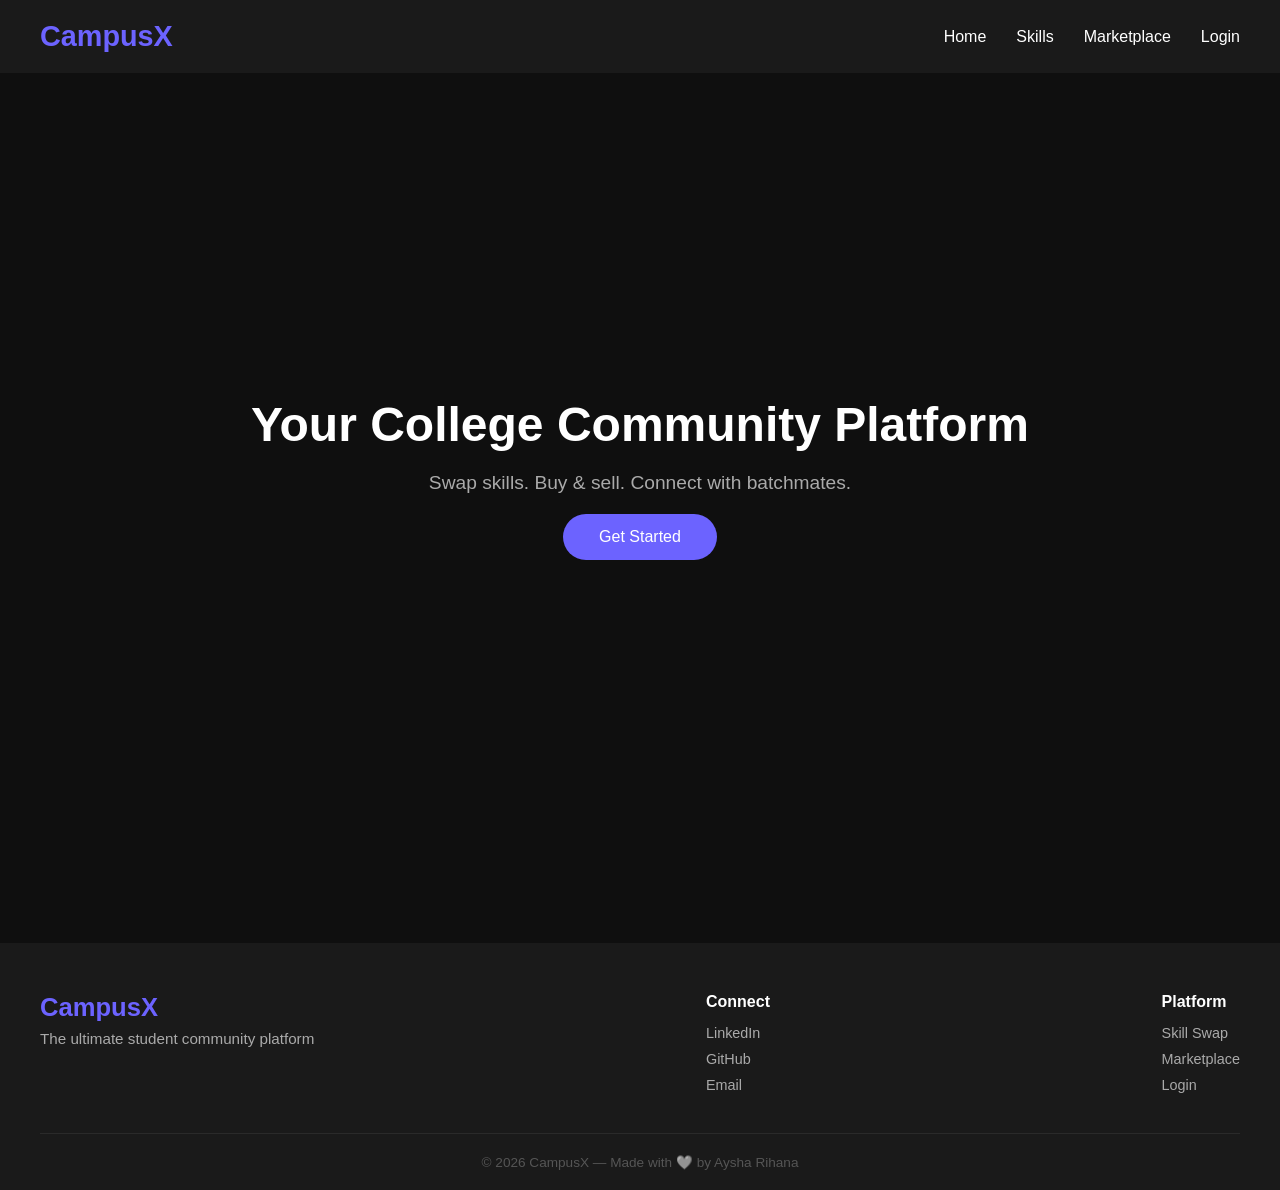
==== templates/index.html @ 44fc1f2e "CampusX initial commit" ====
<!DOCTYPE html>
<html lang="en">
<head>
    <meta charset="UTF-8">
    <meta name="viewport" content="width=device-width, initial-scale=1.0">
    <title>CampusX</title>
    <link rel="stylesheet" href="/static/css/style.css">
</head>
<body>

    <nav>
        <h1>CampusX</h1>
        <ul>
            <li><a href="#">Home</a></li>
            <li><a href="#">Skills</a></li>
            <li><a href="#">Marketplace</a></li>
            <li><a href="/auth">Login</a></li>
        </ul>
    </nav>

    <section class="hero">
        <h2>Your College Community Platform</h2>
        <p>Swap skills. Buy & sell. Connect with batchmates.</p>
        <a href="#" class="btn">Get Started</a>
    </section>
<footer>
    <div class="footer-content">
        <div class="footer-left">
            <h2>CampusX</h2>
            <p>The ultimate student community platform</p>
        </div>
        <div class="footer-links">
            <h4>Connect</h4>
            <a href="https://www.linkedin.com/in/aysha-rihana-21a6a7335" target="_blank">LinkedIn</a>
            <a href="https://github.com/Rihana010" target="_blank">GitHub</a>
            <a href="mailto:aysharihana010@gmail.com">Email</a>
        </div>
        <div class="footer-links">
            <h4>Platform</h4>
            <a href="/skills">Skill Swap</a>
            <a href="/marketplace">Marketplace</a>
            <a href="/auth">Login</a>
        </div>
    </div>
    <div class="footer-bottom">
        <p>© 2026 CampusX — Made with 🩶 by Aysha Rihana</p>
    </div>
</footer>
</body>
</html>
---- static/css/style.css ----
* {
    margin: 0;
    padding: 0;
    box-sizing: border-box;
    font-family: 'Segoe UI', sans-serif;
}

body {
    background: #0f0f0f;
    color: #fff;
}

nav {
    display: flex;
    justify-content: space-between;
    align-items: center;
    padding: 20px 40px;
    background: #1a1a1a;
}

nav h1 {
    color: #6c63ff;
    font-size: 1.8rem;
}

nav ul {
    list-style: none;
    display: flex;
    gap: 30px;
}

nav ul a {
    color: #fff;
    text-decoration: none;
    font-size: 1rem;
}

nav ul a:hover {
    color: #6c63ff;
}

.hero {
    display: flex;
    flex-direction: column;
    align-items: center;
    justify-content: center;
    height: 90vh;
    text-align: center;
    gap: 20px;
}

.hero h2 {
    font-size: 3rem;
    color: #fff;
}

.hero p {
    font-size: 1.2rem;
    color: #aaa;
}

.btn {
    padding: 14px 36px;
    background: #6c63ff;
    color: #fff;
    border-radius: 30px;
    text-decoration: none;
    font-size: 1rem;
    transition: 0.3s;
}

.btn:hover {
    background: #574fd6;
}
.auth-container {
    display: flex;
    justify-content: center;
    align-items: center;
    height: 90vh;
}

.auth-box {
    background: #1a1a1a;
    padding: 40px;
    border-radius: 16px;
    width: 400px;
    display: flex;
    flex-direction: column;
    gap: 20px;
}

.auth-tabs {
    display: flex;
    gap: 10px;
}

.tab-btn {
    flex: 1;
    padding: 10px;
    border: none;
    border-radius: 8px;
    background: #2a2a2a;
    color: #aaa;
    cursor: pointer;
    font-size: 1rem;
}

.tab-btn.active {
    background: #6c63ff;
    color: #fff;
}

.tab-content {
    display: flex;
    flex-direction: column;
    gap: 14px;
}

.tab-content h2 {
    font-size: 1.5rem;
}

.tab-content input {
    padding: 12px;
    border-radius: 8px;
    border: 1px solid #333;
    background: #2a2a2a;
    color: #fff;
    font-size: 1rem;
}

.tab-content input::placeholder {
    color: #666;
}

.hidden {
    display: none;
}
form {
    display: flex;
    flex-direction: column;
    gap: 14px;
}
.dashboard {
    padding: 60px 40px;
    display: flex;
    flex-direction: column;
    gap: 30px;
}

.dashboard h2 {
    font-size: 2rem;
}

.dashboard-cards {
    display: flex;
    gap: 20px;
}

.card {
    background: #1a1a1a;
    padding: 30px;
    border-radius: 16px;
    width: 300px;
    display: flex;
    flex-direction: column;
    gap: 14px;
}

.card h3 {
    font-size: 1.4rem;
}

.card p {
    color: #aaa;
}
button[type="submit"] {
    padding: 12px;
    background: #6c63ff;
    color: #fff;
    border: none;
    border-radius: 8px;
    font-size: 1rem;
    cursor: pointer;
}

button[type="submit"]:hover {
    background: #574fd6;
}
.page-container {
    padding: 40px;
    display: flex;
    flex-direction: column;
    gap: 40px;
}

.page-header h2 {
    font-size: 2rem;
}

.page-header p {
    color: #aaa;
    margin-top: 8px;
}

.post-form {
    background: #1a1a1a;
    padding: 30px;
    border-radius: 16px;
    display: flex;
    flex-direction: column;
    gap: 16px;
    max-width: 600px;
}

.post-form h3 {
    font-size: 1.3rem;
}

.post-form textarea {
    padding: 12px;
    border-radius: 8px;
    border: 1px solid #333;
    background: #2a2a2a;
    color: #fff;
    font-size: 1rem;
    resize: vertical;
}

.post-form textarea::placeholder {
    color: #666;
}

.listings {
    display: flex;
    flex-direction: column;
    gap: 20px;
}

.listings h3 {
    font-size: 1.3rem;
}

.listing-card {
    background: #1a1a1a;
    padding: 24px;
    border-radius: 16px;
    display: flex;
    flex-direction: column;
    gap: 12px;
    max-width: 700px;
}

.listing-top {
    display: flex;
    gap: 10px;
    flex-wrap: wrap;
}

.tag {
    padding: 6px 14px;
    border-radius: 20px;
    font-size: 0.85rem;
    font-weight: 600;
}

.tag.offer {
    background: #1e3a2f;
    color: #4ade80;
}

.tag.want {
    background: #2a1f3d;
    color: #a78bfa;
}

.listing-card p {
    color: #aaa;
}

.listing-footer {
    display: flex;
    justify-content: space-between;
    align-items: center;
}

.user-name {
    color: #888;
    font-size: 0.9rem;
}

.btn.small {
    padding: 8px 20px;
    font-size: 0.85rem;
}

.empty {
    color: #666;
    font-style: italic;
}
.price {
    font-size: 1.2rem;
    font-weight: 700;
    color: #4ade80;
}

.listing-card h4 {
    font-size: 1.1rem;
    color: #fff;
}
footer {
    background: #1a1a1a;
    padding: 50px 40px 20px;
    margin-top: 60px;
}

.footer-content {
    display: flex;
    gap: 60px;
    justify-content: space-between;
    flex-wrap: wrap;
    margin-bottom: 40px;
}

.footer-left h2 {
    color: #6c63ff;
    font-size: 1.6rem;
    margin-bottom: 8px;
}

.footer-left p {
    color: #aaa;
    font-size: 0.95rem;
}

.footer-left .college {
    margin-top: 6px;
    color: #666;
    font-size: 0.85rem;
}

.footer-links {
    display: flex;
    flex-direction: column;
    gap: 10px;
}

.footer-links h4 {
    color: #fff;
    font-size: 1rem;
    margin-bottom: 4px;
}

.footer-links a {
    color: #aaa;
    text-decoration: none;
    font-size: 0.9rem;
    transition: 0.2s;
}

.footer-links a:hover {
    color: #6c63ff;
}

.footer-bottom {
    border-top: 1px solid #2a2a2a;
    padding-top: 20px;
    text-align: center;
    color: #555;
    font-size: 0.85rem;
}
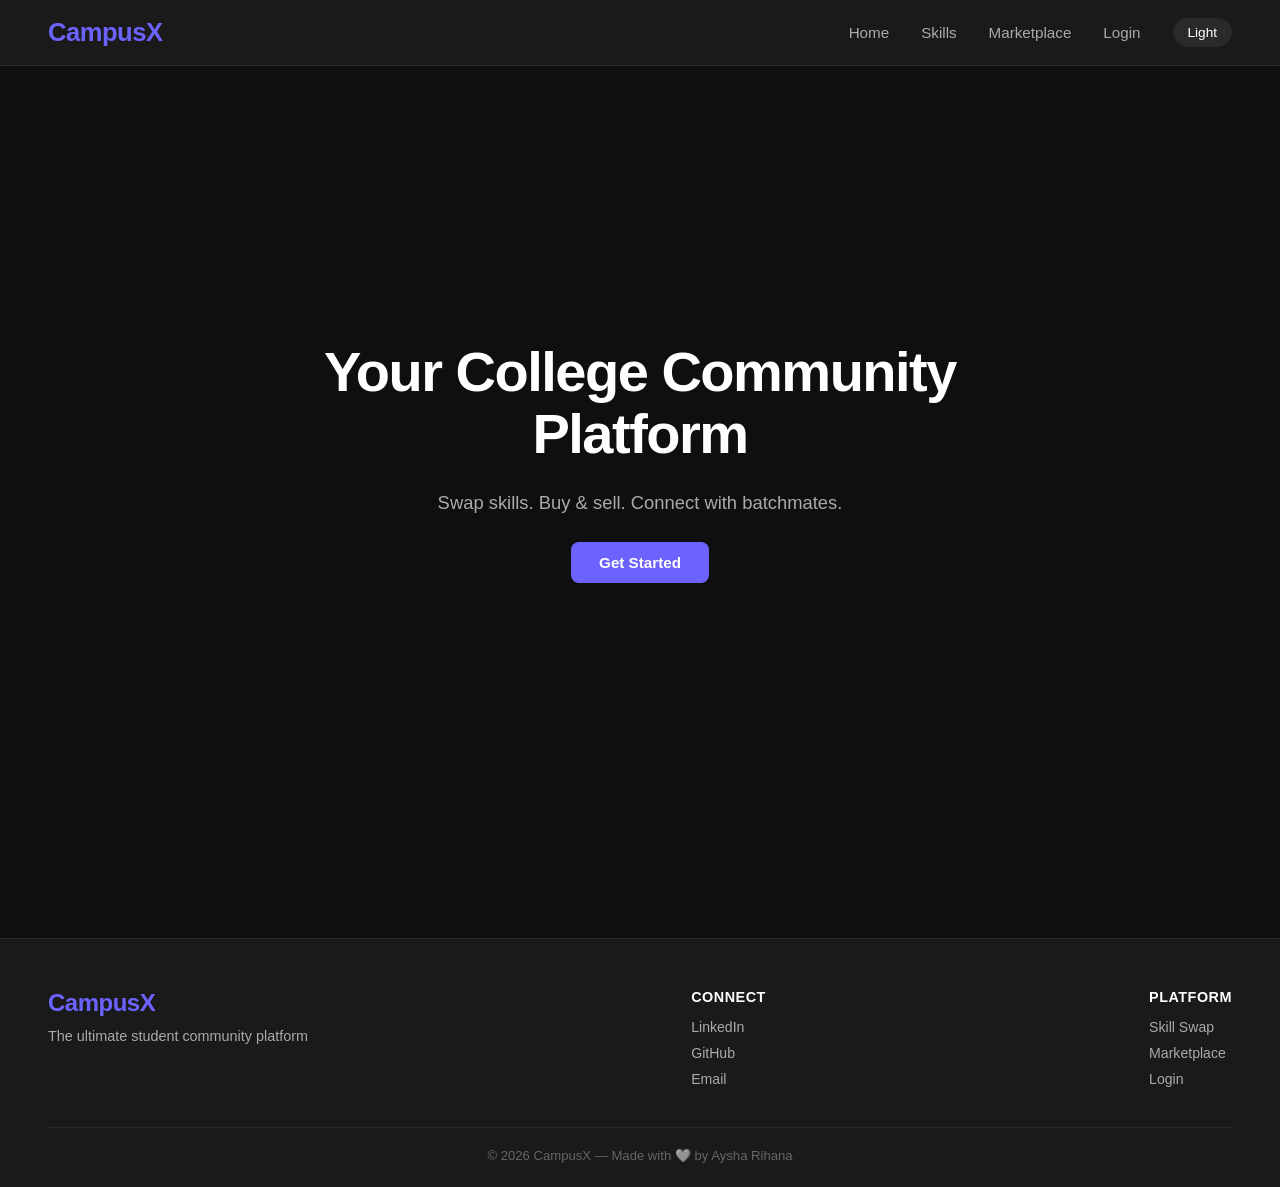
==== commit a5766d28: "Updated CampusX" ====
--- a/templates/index.html
+++ b/templates/index.html
@@ -15,6 +15,7 @@
             <li><a href="#">Skills</a></li>
             <li><a href="#">Marketplace</a></li>
             <li><a href="/auth">Login</a></li>
+            <li><button class="theme-toggle" onclick="toggleTheme()">Light</button></li>
         </ul>
     </nav>
 
@@ -46,5 +47,12 @@
         <p>© 2026 CampusX — Made with 🩶 by Aysha Rihana</p>
     </div>
 </footer>
+<script>
+    function toggleTheme() {
+        document.body.classList.toggle('light');
+        const btn = document.querySelector('.theme-toggle');
+        btn.textContent = document.body.classList.contains('light') ? 'Dark' : 'Light';
+    }
+</script>
 </body>
 </html>
--- a/static/css/style.css
+++ b/static/css/style.css
@@ -1,97 +1,204 @@
+:root {
+    --bg: #0f0f0f;
+    --bg2: #1a1a1a;
+    --bg3: #2a2a2a;
+    --text: #ffffff;
+    --text2: #aaaaaa;
+    --text3: #666666;
+    --accent: #6c63ff;
+    --accent-hover: #574fd6;
+    --border: #2a2a2a;
+    --card: #1a1a1a;
+    --green: #4ade80;
+    --green-bg: #1e3a2f;
+    --purple: #a78bfa;
+    --purple-bg: #2a1f3d;
+}
+
+.light {
+    --bg: #f8f8f8;
+    --bg2: #ffffff;
+    --bg3: #f0f0f0;
+    --text: #111111;
+    --text2: #555555;
+    --text3: #999999;
+    --accent: #6c63ff;
+    --accent-hover: #574fd6;
+    --border: #e5e5e5;
+    --card: #ffffff;
+    --green: #16a34a;
+    --green-bg: #dcfce7;
+    --purple: #7c3aed;
+    --purple-bg: #ede9fe;
+}
+
 * {
     margin: 0;
     padding: 0;
     box-sizing: border-box;
     font-family: 'Segoe UI', sans-serif;
+    transition: background 0.3s, color 0.3s;
 }
 
 body {
-    background: #0f0f0f;
-    color: #fff;
-}
-
+    background: var(--bg);
+    color: var(--text);
+    min-height: 100vh;
+}
+
+/* NAV */
 nav {
     display: flex;
     justify-content: space-between;
     align-items: center;
-    padding: 20px 40px;
-    background: #1a1a1a;
+    padding: 18px 48px;
+    background: var(--bg2);
+    border-bottom: 1px solid var(--border);
+    position: sticky;
+    top: 0;
+    z-index: 100;
 }
 
 nav h1 {
-    color: #6c63ff;
-    font-size: 1.8rem;
+    color: var(--accent);
+    font-size: 1.6rem;
+    font-weight: 700;
+    letter-spacing: -0.5px;
 }
 
 nav ul {
     list-style: none;
     display: flex;
-    gap: 30px;
+    align-items: center;
+    gap: 32px;
 }
 
 nav ul a {
+    color: var(--text2);
+    text-decoration: none;
+    font-size: 0.95rem;
+    font-weight: 500;
+}
+
+nav ul a:hover {
+    color: var(--text);
+}
+
+/* THEME TOGGLE */
+.theme-toggle {
+    background: var(--bg3);
+    border: 1px solid var(--border);
+    color: var(--text);
+    padding: 6px 14px;
+    border-radius: 20px;
+    cursor: pointer;
+    font-size: 0.85rem;
+    font-weight: 500;
+}
+
+.theme-toggle:hover {
+    background: var(--accent);
     color: #fff;
-    text-decoration: none;
-    font-size: 1rem;
-}
-
-nav ul a:hover {
-    color: #6c63ff;
-}
-
+    border-color: var(--accent);
+}
+
+/* HERO */
 .hero {
     display: flex;
     flex-direction: column;
     align-items: center;
     justify-content: center;
-    height: 90vh;
+    height: 88vh;
     text-align: center;
-    gap: 20px;
+    gap: 24px;
+    padding: 0 20px;
 }
 
 .hero h2 {
-    font-size: 3rem;
+    font-size: 3.5rem;
+    font-weight: 800;
+    letter-spacing: -1.5px;
+    line-height: 1.1;
+    max-width: 700px;
+}
+
+.hero h2 span {
+    color: var(--accent);
+}
+
+.hero p {
+    font-size: 1.15rem;
+    color: var(--text2);
+    max-width: 480px;
+    line-height: 1.6;
+}
+
+.hero-btns {
+    display: flex;
+    gap: 14px;
+}
+
+/* BUTTONS */
+.btn {
+    padding: 12px 28px;
+    background: var(--accent);
     color: #fff;
-}
-
-.hero p {
-    font-size: 1.2rem;
-    color: #aaa;
-}
-
-.btn {
-    padding: 14px 36px;
-    background: #6c63ff;
-    color: #fff;
-    border-radius: 30px;
+    border-radius: 8px;
     text-decoration: none;
-    font-size: 1rem;
-    transition: 0.3s;
+    font-size: 0.95rem;
+    font-weight: 600;
+    border: none;
+    cursor: pointer;
+    transition: 0.2s;
+    display: inline-block;
 }
 
 .btn:hover {
-    background: #574fd6;
-}
+    background: var(--accent-hover);
+}
+
+.btn.outline {
+    background: transparent;
+    border: 1.5px solid var(--border);
+    color: var(--text);
+}
+
+.btn.outline:hover {
+    border-color: var(--accent);
+    color: var(--accent);
+}
+
+.btn.small {
+    padding: 7px 18px;
+    font-size: 0.85rem;
+}
+
+/* AUTH */
 .auth-container {
     display: flex;
     justify-content: center;
     align-items: center;
-    height: 90vh;
+    min-height: 88vh;
+    padding: 40px 20px;
 }
 
 .auth-box {
-    background: #1a1a1a;
+    background: var(--card);
     padding: 40px;
     border-radius: 16px;
-    width: 400px;
-    display: flex;
-    flex-direction: column;
-    gap: 20px;
+    width: 420px;
+    display: flex;
+    flex-direction: column;
+    gap: 24px;
+    border: 1px solid var(--border);
 }
 
 .auth-tabs {
     display: flex;
-    gap: 10px;
+    gap: 8px;
+    background: var(--bg3);
+    padding: 4px;
+    border-radius: 10px;
 }
 
 .tab-btn {
@@ -99,219 +206,256 @@
     padding: 10px;
     border: none;
     border-radius: 8px;
-    background: #2a2a2a;
-    color: #aaa;
+    background: transparent;
+    color: var(--text2);
     cursor: pointer;
-    font-size: 1rem;
+    font-size: 0.95rem;
+    font-weight: 500;
 }
 
 .tab-btn.active {
-    background: #6c63ff;
-    color: #fff;
+    background: var(--card);
+    color: var(--text);
+    box-shadow: 0 1px 4px rgba(0,0,0,0.15);
 }
 
 .tab-content {
     display: flex;
     flex-direction: column;
+    gap: 16px;
+}
+
+.tab-content h2 {
+    font-size: 1.4rem;
+    font-weight: 700;
+    letter-spacing: -0.5px;
+}
+
+.tab-content input, .post-form input[type="text"],
+.post-form input[type="number"], .post-form textarea {
+    padding: 11px 14px;
+    border-radius: 8px;
+    border: 1.5px solid var(--border);
+    background: var(--bg3);
+    color: var(--text);
+    font-size: 0.95rem;
+    width: 100%;
+    outline: none;
+}
+
+.tab-content input:focus, .post-form input:focus,
+.post-form textarea:focus {
+    border-color: var(--accent);
+}
+
+.tab-content input::placeholder, .post-form input::placeholder,
+.post-form textarea::placeholder {
+    color: var(--text3);
+}
+
+.hidden {
+    display: none !important;
+}
+
+form {
+    display: flex;
+    flex-direction: column;
     gap: 14px;
 }
 
-.tab-content h2 {
-    font-size: 1.5rem;
-}
-
-.tab-content input {
-    padding: 12px;
-    border-radius: 8px;
-    border: 1px solid #333;
-    background: #2a2a2a;
-    color: #fff;
-    font-size: 1rem;
-}
-
-.tab-content input::placeholder {
-    color: #666;
-}
-
-.hidden {
-    display: none;
-}
-form {
-    display: flex;
-    flex-direction: column;
-    gap: 14px;
-}
+/* DASHBOARD */
 .dashboard {
-    padding: 60px 40px;
-    display: flex;
-    flex-direction: column;
-    gap: 30px;
+    padding: 60px 48px;
+    display: flex;
+    flex-direction: column;
+    gap: 32px;
+    max-width: 1100px;
 }
 
 .dashboard h2 {
-    font-size: 2rem;
+    font-size: 2.2rem;
+    font-weight: 800;
+    letter-spacing: -1px;
+}
+
+.dashboard p {
+    color: var(--text2);
+    margin-top: 6px;
 }
 
 .dashboard-cards {
     display: flex;
     gap: 20px;
+    flex-wrap: wrap;
 }
 
 .card {
-    background: #1a1a1a;
-    padding: 30px;
-    border-radius: 16px;
-    width: 300px;
-    display: flex;
-    flex-direction: column;
-    gap: 14px;
+    background: var(--card);
+    padding: 28px;
+    border-radius: 14px;
+    width: 280px;
+    display: flex;
+    flex-direction: column;
+    gap: 12px;
+    border: 1px solid var(--border);
+    transition: 0.2s;
+}
+
+.card:hover {
+    border-color: var(--accent);
+    transform: translateY(-2px);
 }
 
 .card h3 {
-    font-size: 1.4rem;
+    font-size: 1.2rem;
+    font-weight: 700;
 }
 
 .card p {
-    color: #aaa;
-}
-button[type="submit"] {
-    padding: 12px;
-    background: #6c63ff;
-    color: #fff;
-    border: none;
-    border-radius: 8px;
-    font-size: 1rem;
-    cursor: pointer;
-}
-
-button[type="submit"]:hover {
-    background: #574fd6;
-}
+    color: var(--text2);
+    font-size: 0.9rem;
+    line-height: 1.5;
+}
+
+/* PAGE */
 .page-container {
-    padding: 40px;
+    padding: 48px;
     display: flex;
     flex-direction: column;
     gap: 40px;
+    max-width: 900px;
 }
 
 .page-header h2 {
     font-size: 2rem;
+    font-weight: 800;
+    letter-spacing: -0.5px;
 }
 
 .page-header p {
-    color: #aaa;
-    margin-top: 8px;
-}
-
+    color: var(--text2);
+    margin-top: 6px;
+}
+
+/* FORMS */
 .post-form {
-    background: #1a1a1a;
-    padding: 30px;
-    border-radius: 16px;
+    background: var(--card);
+    padding: 28px;
+    border-radius: 14px;
     display: flex;
     flex-direction: column;
     gap: 16px;
-    max-width: 600px;
+    border: 1px solid var(--border);
 }
 
 .post-form h3 {
-    font-size: 1.3rem;
+    font-size: 1.1rem;
+    font-weight: 700;
 }
 
 .post-form textarea {
-    padding: 12px;
+    padding: 11px 14px;
     border-radius: 8px;
-    border: 1px solid #333;
-    background: #2a2a2a;
-    color: #fff;
-    font-size: 1rem;
+    border: 1.5px solid var(--border);
+    background: var(--bg3);
+    color: var(--text);
+    font-size: 0.95rem;
     resize: vertical;
-}
-
-.post-form textarea::placeholder {
-    color: #666;
-}
-
+    font-family: 'Segoe UI', sans-serif;
+}
+
+/* LISTINGS */
 .listings {
     display: flex;
     flex-direction: column;
-    gap: 20px;
+    gap: 16px;
 }
 
 .listings h3 {
-    font-size: 1.3rem;
+    font-size: 1.1rem;
+    font-weight: 700;
 }
 
 .listing-card {
-    background: #1a1a1a;
-    padding: 24px;
-    border-radius: 16px;
+    background: var(--card);
+    padding: 22px 24px;
+    border-radius: 14px;
     display: flex;
     flex-direction: column;
     gap: 12px;
-    max-width: 700px;
+    border: 1px solid var(--border);
+    transition: 0.2s;
+}
+
+.listing-card:hover {
+    border-color: var(--accent);
 }
 
 .listing-top {
     display: flex;
-    gap: 10px;
+    gap: 8px;
     flex-wrap: wrap;
+    align-items: center;
 }
 
 .tag {
-    padding: 6px 14px;
+    padding: 4px 12px;
     border-radius: 20px;
-    font-size: 0.85rem;
+    font-size: 0.8rem;
     font-weight: 600;
 }
 
 .tag.offer {
-    background: #1e3a2f;
-    color: #4ade80;
+    background: var(--green-bg);
+    color: var(--green);
 }
 
 .tag.want {
-    background: #2a1f3d;
-    color: #a78bfa;
+    background: var(--purple-bg);
+    color: var(--purple);
 }
 
 .listing-card p {
-    color: #aaa;
+    color: var(--text2);
+    font-size: 0.92rem;
+    line-height: 1.5;
+}
+
+.listing-card h4 {
+    font-size: 1.05rem;
+    font-weight: 600;
 }
 
 .listing-footer {
     display: flex;
     justify-content: space-between;
     align-items: center;
+    margin-top: 4px;
 }
 
 .user-name {
-    color: #888;
-    font-size: 0.9rem;
-}
-
-.btn.small {
-    padding: 8px 20px;
+    color: var(--text3);
     font-size: 0.85rem;
 }
 
+.price {
+    font-size: 1.1rem;
+    font-weight: 700;
+    color: var(--green);
+}
+
 .empty {
-    color: #666;
+    color: var(--text3);
     font-style: italic;
-}
-.price {
-    font-size: 1.2rem;
-    font-weight: 700;
-    color: #4ade80;
-}
-
-.listing-card h4 {
-    font-size: 1.1rem;
-    color: #fff;
-}
+    font-size: 0.95rem;
+}
+
+/* FOOTER */
 footer {
-    background: #1a1a1a;
-    padding: 50px 40px 20px;
-    margin-top: 60px;
+    background: var(--bg2);
+    border-top: 1px solid var(--border);
+    padding: 50px 48px 24px;
+    margin-top: 80px;
 }
 
 .footer-content {
@@ -323,20 +467,17 @@
 }
 
 .footer-left h2 {
-    color: #6c63ff;
-    font-size: 1.6rem;
+    color: var(--accent);
+    font-size: 1.5rem;
+    font-weight: 700;
     margin-bottom: 8px;
+    letter-spacing: -0.5px;
 }
 
 .footer-left p {
-    color: #aaa;
-    font-size: 0.95rem;
-}
-
-.footer-left .college {
-    margin-top: 6px;
-    color: #666;
-    font-size: 0.85rem;
+    color: var(--text2);
+    font-size: 0.9rem;
+    line-height: 1.6;
 }
 
 .footer-links {
@@ -346,26 +487,45 @@
 }
 
 .footer-links h4 {
-    color: #fff;
-    font-size: 1rem;
+    color: var(--text);
+    font-size: 0.9rem;
+    font-weight: 700;
     margin-bottom: 4px;
+    text-transform: uppercase;
+    letter-spacing: 0.5px;
 }
 
 .footer-links a {
-    color: #aaa;
+    color: var(--text2);
     text-decoration: none;
-    font-size: 0.9rem;
+    font-size: 0.88rem;
     transition: 0.2s;
 }
 
 .footer-links a:hover {
-    color: #6c63ff;
+    color: var(--accent);
 }
 
 .footer-bottom {
-    border-top: 1px solid #2a2a2a;
+    border-top: 1px solid var(--border);
     padding-top: 20px;
     text-align: center;
-    color: #555;
-    font-size: 0.85rem;
+    color: var(--text3);
+    font-size: 0.82rem;
+}
+
+button[type="submit"] {
+    padding: 12px;
+    background: var(--accent);
+    color: #fff;
+    border: none;
+    border-radius: 8px;
+    font-size: 0.95rem;
+    font-weight: 600;
+    cursor: pointer;
+    transition: 0.2s;
+}
+
+button[type="submit"]:hover {
+    background: var(--accent-hover);
 }
